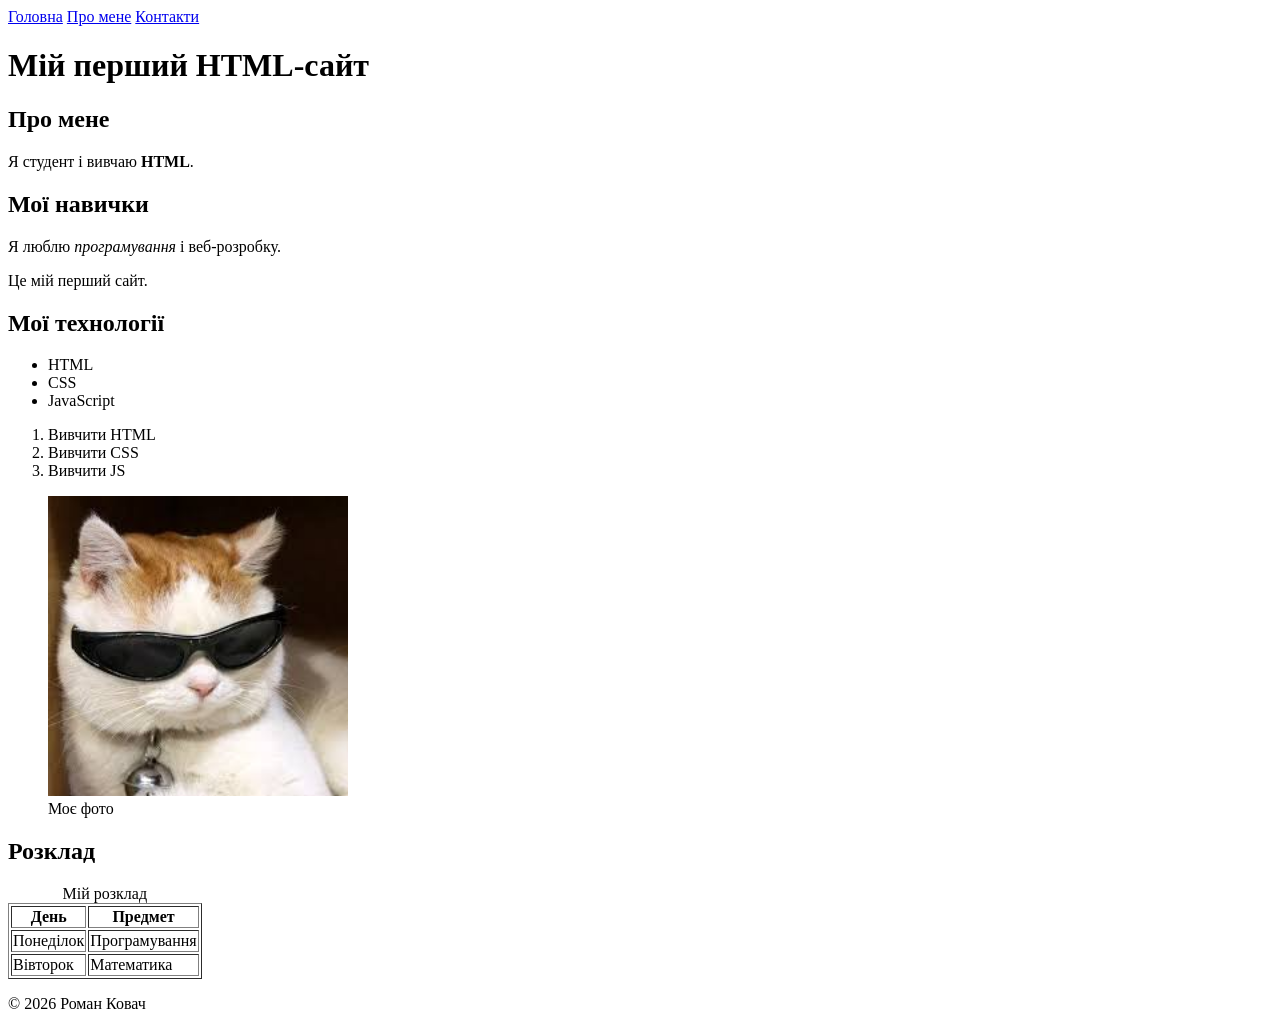
==== index.html @ c15546d9 "first commit" ====
<!DOCTYPE html>
<html lang="uk">
<head>
    <meta charset="UTF-8">
    <meta name="viewport" content="width=device-width, initial-scale=1.0">
    <meta name="description" content="Мій перший HTML сайт про мене та навчання">
    <title>Мій перший HTML-сайт</title>
</head>
<body>

<header>
    <nav>
        <a href="index.html">Головна</a>
        <a href="pages/about.html">Про мене</a>
        <a href="pages/contact.html">Контакти</a>
    </nav>
</header>

<main>
    <h1>Мій перший HTML-сайт</h1>

    <h2>Про мене</h2>
    <p>Я студент і вивчаю <strong>HTML</strong>.</p>

    <h2>Мої навички</h2>
    <p>Я люблю <em>програмування</em> і веб-розробку.</p>

    <p>Це мій перший сайт.</p>

    <!-- список -->
    <h2>Мої технології</h2>
    <ul>
        <li>HTML</li>
        <li>CSS</li>
        <li>JavaScript</li>
    </ul>

    <ol>
        <li>Вивчити HTML</li>
        <li>Вивчити CSS</li>
        <li>Вивчити JS</li>
    </ol>

    <!-- картинка -->
    <figure>
        <img src="assets/img/photo.jpg" alt="Моє фото" width="300">
        <figcaption>Моє фото</figcaption>
    </figure>

    <!-- таблиця -->
    <h2>Розклад</h2>
    <table border="1">
        <caption>Мій розклад</caption>
        <thead>
            <tr>
                <th>День</th>
                <th>Предмет</th>
            </tr>
        </thead>
        <tbody>
            <tr>
                <td>Понеділок</td>
                <td>Програмування</td>
            </tr>
            <tr>
                <td>Вівторок</td>
                <td>Математика</td>
            </tr>
        </tbody>
    </table>

</main>

<footer>
    <p>© 2026 Роман Ковач</p>
</footer>

</body>
</html>
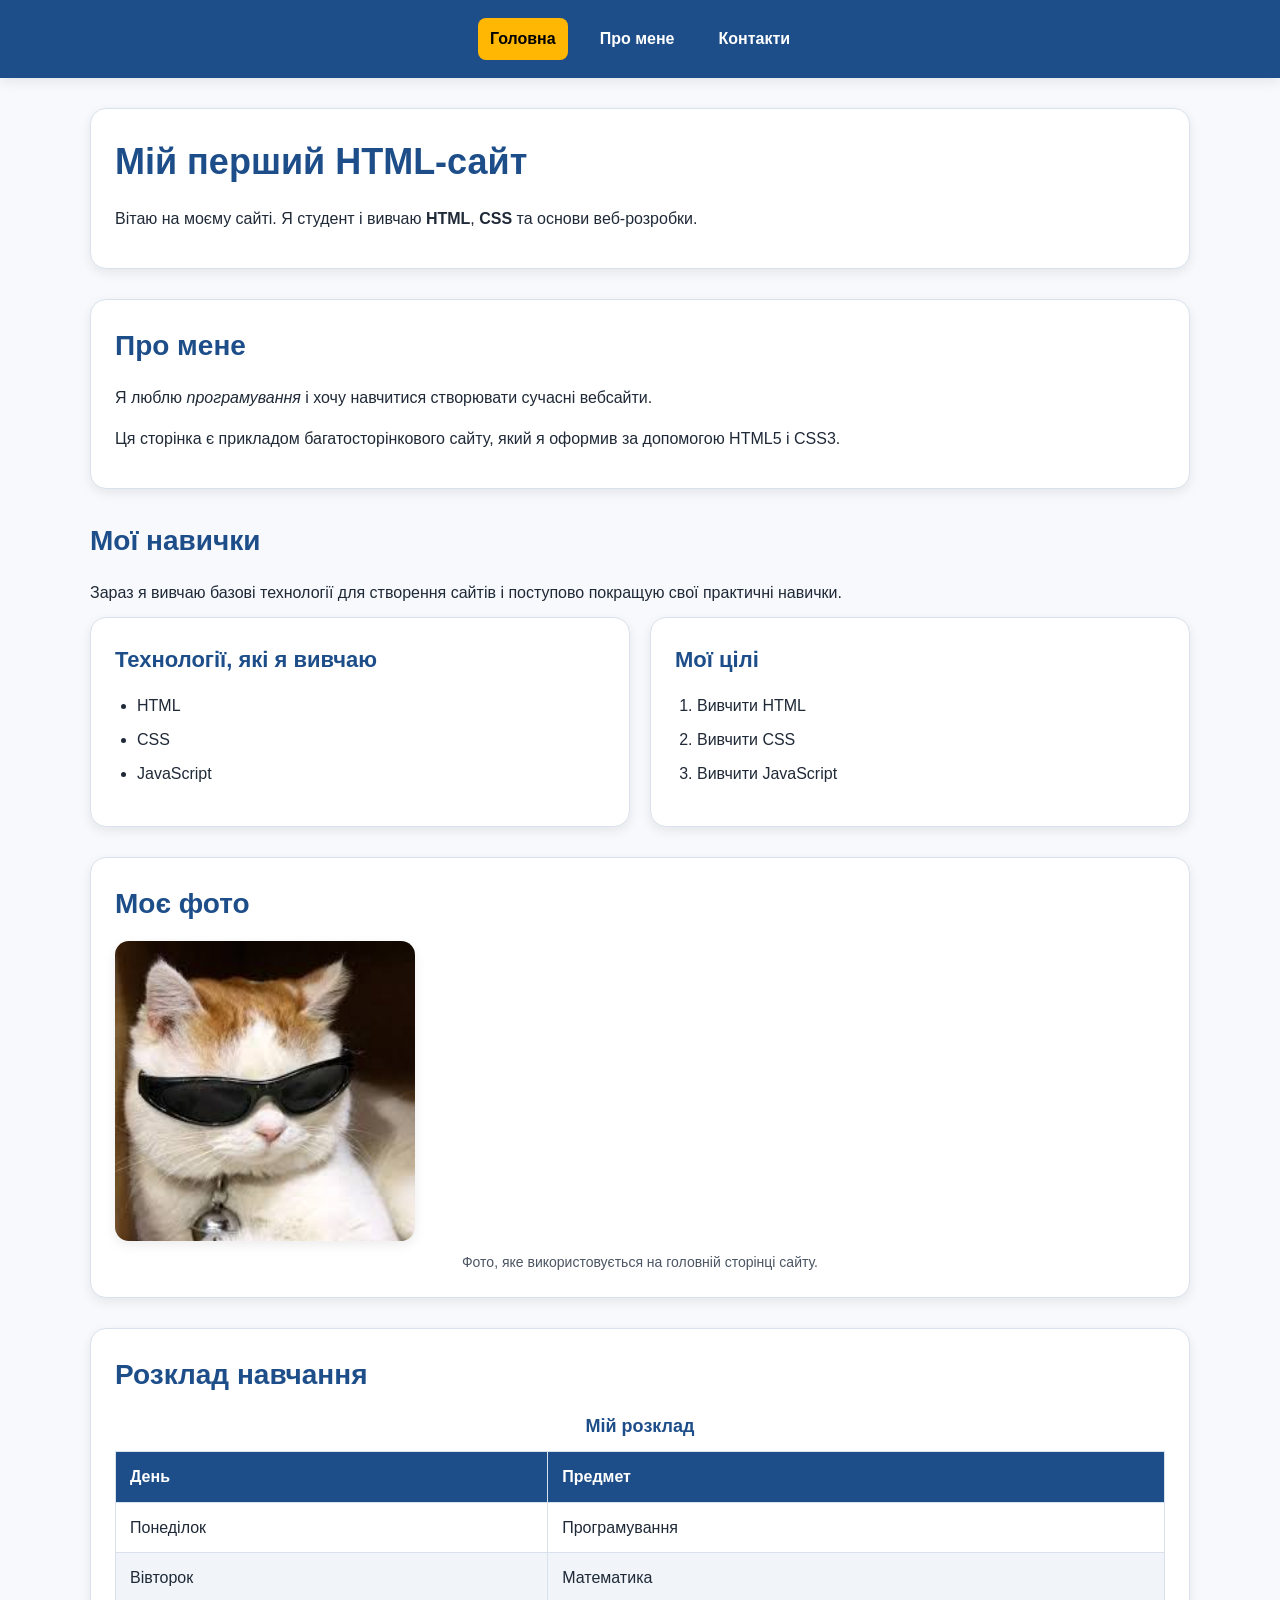
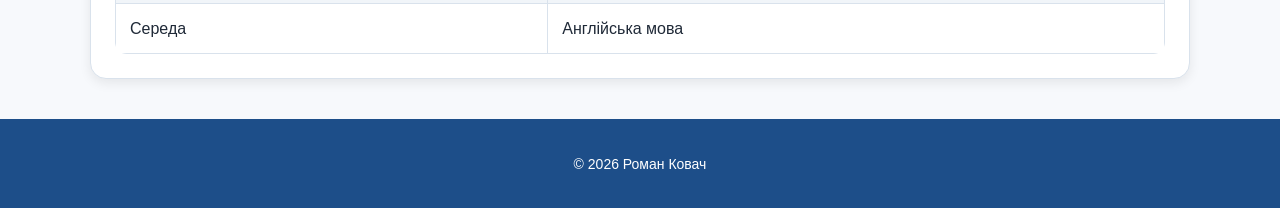
==== commit 30b6b856: "finish css practice" ====
--- a/index.html
+++ b/index.html
@@ -5,74 +5,102 @@
     <meta name="viewport" content="width=device-width, initial-scale=1.0">
     <meta name="description" content="Мій перший HTML сайт про мене та навчання">
     <title>Мій перший HTML-сайт</title>
+    <link rel="stylesheet" href="./styles/style.css">
+    <link rel="stylesheet" href="./styles/responsive.css">
 </head>
 <body>
 
-<header>
-    <nav>
-        <a href="index.html">Головна</a>
-        <a href="pages/about.html">Про мене</a>
-        <a href="pages/contact.html">Контакти</a>
-    </nav>
+<header class="site-header">
+    <div class="container">
+        <nav>
+            <ul class="nav-list">
+                <li><a href="index.html" class="active">Головна</a></li>
+                <li><a href="pages/about.html">Про мене</a></li>
+                <li><a href="pages/contact.html">Контакти</a></li>
+            </ul>
+        </nav>
+    </div>
 </header>
 
-<main>
-    <h1>Мій перший HTML-сайт</h1>
+<main class="container">
+    <section class="section card">
+        <h1>Мій перший HTML-сайт</h1>
+        <p>Вітаю на моєму сайті. Я студент і вивчаю <strong>HTML</strong>, <strong>CSS</strong> та основи веб-розробки.</p>
+    </section>
 
-    <h2>Про мене</h2>
-    <p>Я студент і вивчаю <strong>HTML</strong>.</p>
+    <section class="section card">
+        <h2>Про мене</h2>
+        <p>Я люблю <em>програмування</em> і хочу навчитися створювати сучасні вебсайти.</p>
+        <p>Ця сторінка є прикладом багатосторінкового сайту, який я оформив за допомогою HTML5 і CSS3.</p>
+    </section>
 
-    <h2>Мої навички</h2>
-    <p>Я люблю <em>програмування</em> і веб-розробку.</p>
+    <section class="section">
+        <h2>Мої навички</h2>
+        <p>Зараз я вивчаю базові технології для створення сайтів і поступово покращую свої практичні навички.</p>
 
-    <p>Це мій перший сайт.</p>
+        <div class="two-column">
+            <div class="card">
+                <h3>Технології, які я вивчаю</h3>
+                <ul>
+                    <li>HTML</li>
+                    <li>CSS</li>
+                    <li>JavaScript</li>
+                </ul>
+            </div>
 
-    <!-- список -->
-    <h2>Мої технології</h2>
-    <ul>
-        <li>HTML</li>
-        <li>CSS</li>
-        <li>JavaScript</li>
-    </ul>
+            <div class="card">
+                <h3>Мої цілі</h3>
+                <ol>
+                    <li>Вивчити HTML</li>
+                    <li>Вивчити CSS</li>
+                    <li>Вивчити JavaScript</li>
+                </ol>
+            </div>
+        </div>
+    </section>
 
-    <ol>
-        <li>Вивчити HTML</li>
-        <li>Вивчити CSS</li>
-        <li>Вивчити JS</li>
-    </ol>
+    <section class="section card">
+        <h2>Моє фото</h2>
+        <figure>
+            <img src="assets/img/photo.jpg" alt="Моє фото" width="300" height="300">
+            <figcaption>Фото, яке використовується на головній сторінці сайту.</figcaption>
+        </figure>
+    </section>
 
-    <!-- картинка -->
-    <figure>
-        <img src="assets/img/photo.jpg" alt="Моє фото" width="300">
-        <figcaption>Моє фото</figcaption>
-    </figure>
-
-    <!-- таблиця -->
-    <h2>Розклад</h2>
-    <table border="1">
-        <caption>Мій розклад</caption>
-        <thead>
-            <tr>
-                <th>День</th>
-                <th>Предмет</th>
-            </tr>
-        </thead>
-        <tbody>
-            <tr>
-                <td>Понеділок</td>
-                <td>Програмування</td>
-            </tr>
-            <tr>
-                <td>Вівторок</td>
-                <td>Математика</td>
-            </tr>
-        </tbody>
-    </table>
-
+    <section class="section card">
+        <h2>Розклад навчання</h2>
+        <div class="table-wrapper">
+            <table>
+                <caption>Мій розклад</caption>
+                <thead>
+                    <tr>
+                        <th>День</th>
+                        <th>Предмет</th>
+                    </tr>
+                </thead>
+                <tbody>
+                    <tr>
+                        <td>Понеділок</td>
+                        <td>Програмування</td>
+                    </tr>
+                    <tr>
+                        <td>Вівторок</td>
+                        <td>Математика</td>
+                    </tr>
+                    <tr>
+                        <td>Середа</td>
+                        <td>Англійська мова</td>
+                    </tr>
+                </tbody>
+            </table>
+        </div>
+    </section>
 </main>
 
-<footer>
-    <p>© 2026 Роман Ковач</p>
+<footer class="site-footer">
+    <div class="container">
+        <p>© 2026 Роман Ковач</p>
+    </div>
 </footer>
 
 </body>
--- a/styles/style.css
+++ b/styles/style.css
@@ -0,0 +1,286 @@
+/* ===== 1. БАЗОВІ ЗМІННІ ТА ГЛОБАЛЬНІ СТИЛІ ===== */
+:root {
+    --color-primary: #1d4e89;
+    --color-accent: #ffb703;
+    --color-bg: #f7f9fc;
+    --color-surface: #ffffff;
+    --color-text: #1f2937;
+    --color-border: #d9e2ec;
+    --shadow: 0 4px 12px rgba(0, 0, 0, 0.08);
+}
+
+*,
+*::before,
+*::after {
+    box-sizing: border-box;
+}
+
+body {
+    margin: 0;
+    font-family: Arial, sans-serif;
+    line-height: 1.6;
+    background-color: var(--color-bg);
+    color: var(--color-text);
+}
+
+.container {
+    width: min(1100px, calc(100% - 32px));
+    margin: 0 auto;
+}
+
+/* ===== 2. HEADER, NAV, FOOTER ===== */
+.site-header {
+    background-color: var(--color-primary);
+    padding: 18px 0;
+    box-shadow: var(--shadow);
+}
+
+.nav-list {
+    list-style: none;
+    display: flex;
+    flex-direction: row;
+    justify-content: center;
+    align-items: center;
+    gap: 20px;
+    margin: 0;
+    padding: 0;
+}
+
+.nav-list li {
+    margin: 0;
+    padding: 0;
+}
+
+.nav-list a {
+    display: inline-block;
+    color: #ffffff;
+    text-decoration: none;
+    font-weight: bold;
+    padding: 8px 12px;
+    border-radius: 8px;
+    transition: 0.3s;
+}
+
+.nav-list a:hover {
+    background-color: rgba(255, 255, 255, 0.15);
+    color: var(--color-accent);
+}
+
+.nav-list a.active {
+    background-color: var(--color-accent);
+    color: #000000;
+}
+
+.site-footer {
+    margin-top: 40px;
+    padding: 20px 0;
+    background-color: var(--color-primary);
+    color: #ffffff;
+    text-align: center;
+    font-size: 14px;
+}
+
+/* ===== 3. ОСНОВНІ БЛОКИ ТА ТЕКСТ ===== */
+.section {
+    margin: 30px 0;
+}
+
+.card {
+    background-color: var(--color-surface);
+    padding: 24px;
+    border: 1px solid var(--color-border);
+    border-radius: 16px;
+    box-shadow: var(--shadow);
+}
+
+h1,
+h2,
+h3 {
+    margin-top: 0;
+    color: var(--color-primary);
+}
+
+h1 {
+    font-size: 36px;
+    margin-bottom: 16px;
+}
+
+h2 {
+    font-size: 28px;
+    margin-bottom: 14px;
+}
+
+h3 {
+    font-size: 22px;
+    margin-bottom: 12px;
+}
+
+p {
+    margin-bottom: 12px;
+}
+
+ul,
+ol {
+    padding-left: 22px;
+}
+
+li {
+    margin-bottom: 8px;
+}
+
+/* ===== 4. FLEXBOX БЛОКИ ===== */
+.two-column {
+    display: flex;
+    gap: 20px;
+    align-items: stretch;
+}
+
+.two-column > * {
+    flex: 1;
+}
+
+/* ===== 5. ЗОБРАЖЕННЯ ТА FIGURE ===== */
+figure {
+    margin: 0;
+}
+
+img {
+    display: block;
+    max-width: 100%;
+    height: auto;
+    border-radius: 14px;
+    box-shadow: var(--shadow);
+}
+
+figcaption {
+    margin-top: 10px;
+    font-size: 14px;
+    color: #4b5563;
+    text-align: center;
+}
+
+/* ===== 6. ТАБЛИЦЯ ===== */
+.table-wrapper {
+    overflow-x: auto;
+}
+
+table {
+    width: 100%;
+    border-collapse: collapse;
+    background-color: var(--color-surface);
+    border-radius: 12px;
+    overflow: hidden;
+}
+
+caption {
+    margin-bottom: 10px;
+    font-weight: bold;
+    font-size: 18px;
+    color: var(--color-primary);
+}
+
+th,
+td {
+    padding: 12px 14px;
+    border: 1px solid var(--color-border);
+    text-align: left;
+}
+
+th {
+    background-color: var(--color-primary);
+    color: #ffffff;
+}
+
+tbody tr:nth-child(even) {
+    background-color: #f1f5f9;
+}
+
+/* ===== 7. ВІДЕО ТА АУДІО ===== */
+video {
+    width: 100%;
+    max-width: 100%;
+    border-radius: 12px;
+    box-shadow: var(--shadow);
+}
+
+audio {
+    width: 100%;
+    margin-top: 10px;
+}
+
+/* ===== 8. ФОРМА ===== */
+.contact-form {
+    margin-top: 20px;
+}
+
+.form-group {
+    margin-bottom: 18px;
+}
+
+label {
+    display: inline-block;
+    margin-bottom: 8px;
+    font-weight: bold;
+}
+
+input,
+select,
+textarea {
+    width: 100%;
+    padding: 12px 14px;
+    border: 1px solid var(--color-border);
+    border-radius: 10px;
+    background-color: #ffffff;
+    font-size: 16px;
+}
+
+input:focus,
+select:focus,
+textarea:focus {
+    outline: none;
+    border-color: var(--color-primary);
+    box-shadow: 0 0 0 3px rgba(29, 78, 137, 0.15);
+}
+
+fieldset {
+    border: 1px solid var(--color-border);
+    border-radius: 12px;
+    padding: 14px;
+    margin-bottom: 18px;
+    background-color: #ffffff;
+}
+
+legend {
+    padding: 0 8px;
+    font-weight: bold;
+    color: var(--color-primary);
+}
+
+fieldset label {
+    display: inline-flex;
+    align-items: center;
+    gap: 8px;
+    margin-right: 16px;
+    font-weight: normal;
+}
+
+input[type="radio"],
+input[type="checkbox"] {
+    width: auto;
+}
+
+button {
+    padding: 12px 18px;
+    border: none;
+    border-radius: 10px;
+    background-color: var(--color-primary);
+    color: #ffffff;
+    font-size: 16px;
+    cursor: pointer;
+    transition: 0.3s;
+}
+
+button:hover {
+    opacity: 0.92;
+    background-color: #163b68;
+}
--- a/styles/responsive.css
+++ b/styles/responsive.css
@@ -0,0 +1,31 @@
+@media (max-width: 768px) {
+    .nav-list {
+        flex-direction: column;
+        gap: 10px;
+    }
+
+    .two-column {
+        flex-direction: column;
+    }
+
+    h1 {
+        font-size: 28px;
+    }
+
+    h2 {
+        font-size: 24px;
+    }
+
+    .container {
+        width: min(100% - 20px, 1100px);
+    }
+
+    .card {
+        padding: 18px;
+    }
+
+    th,
+    td {
+        padding: 10px;
+    }
+}
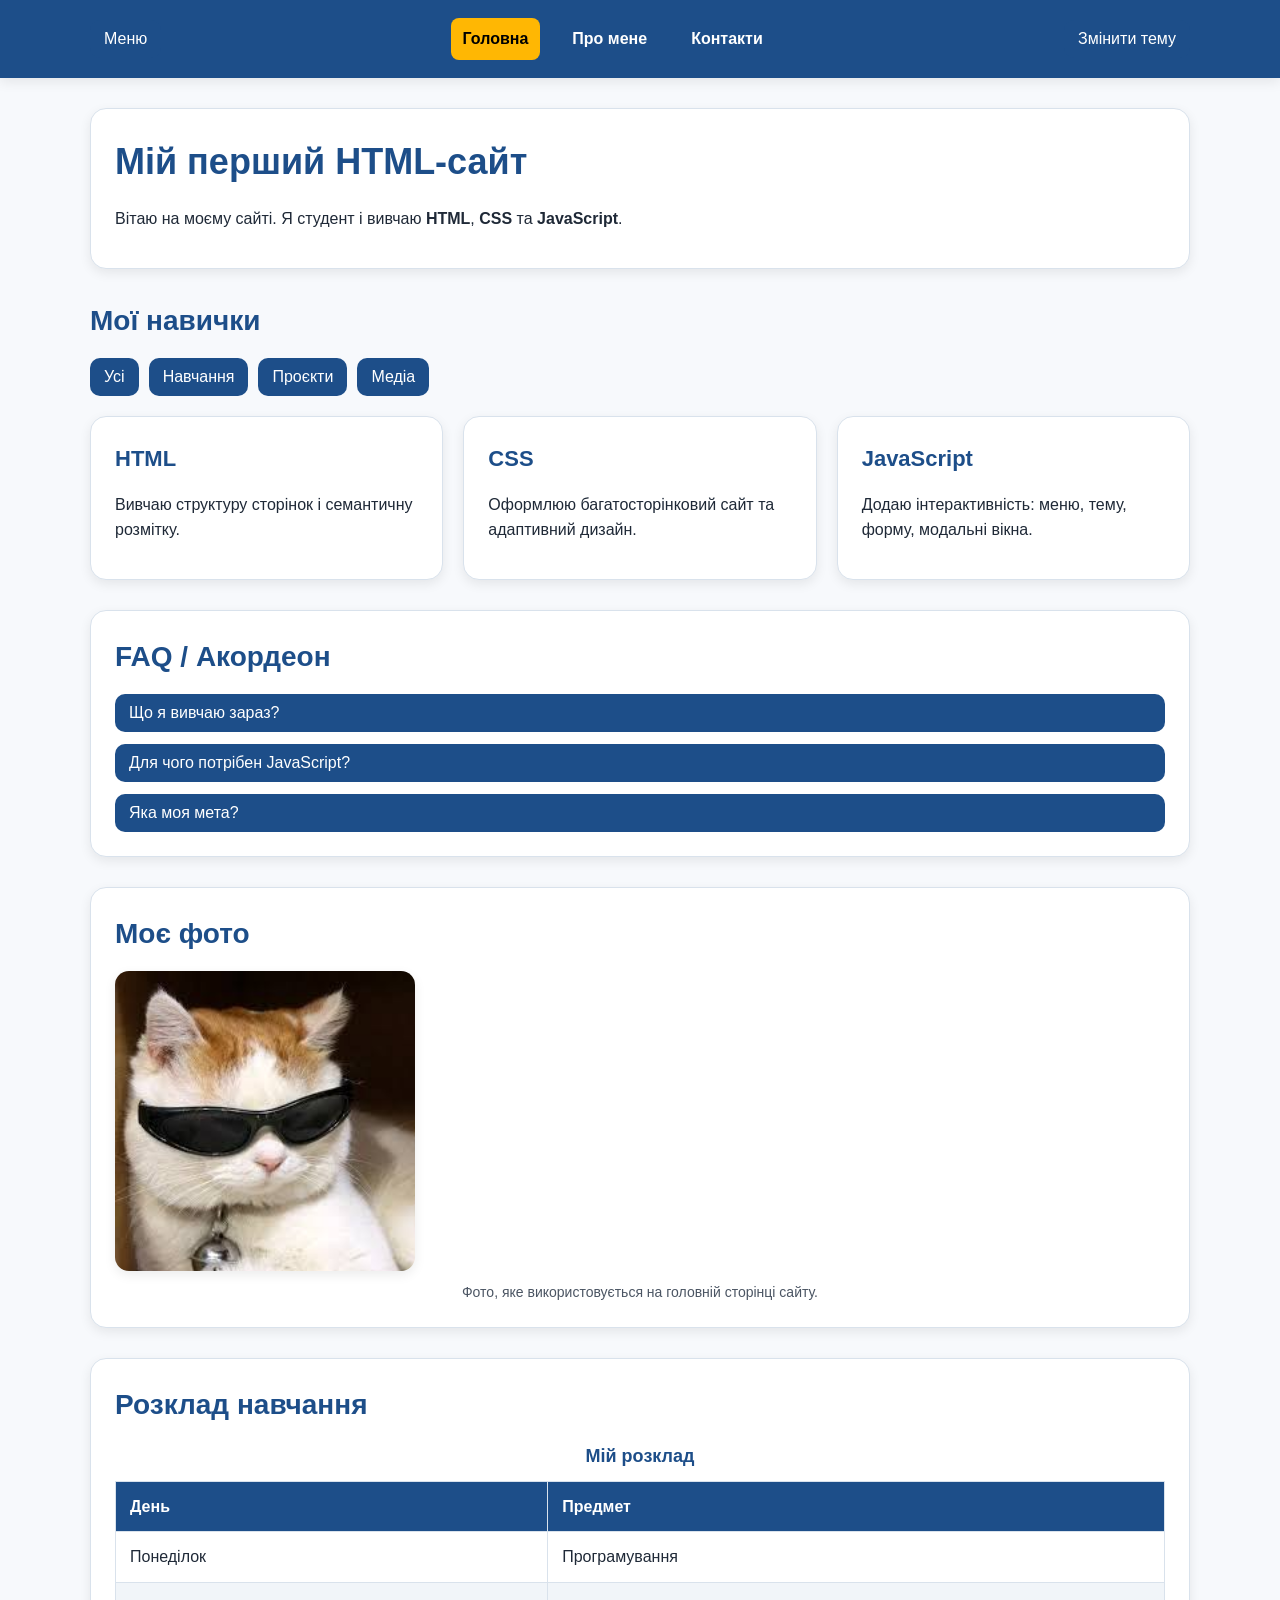
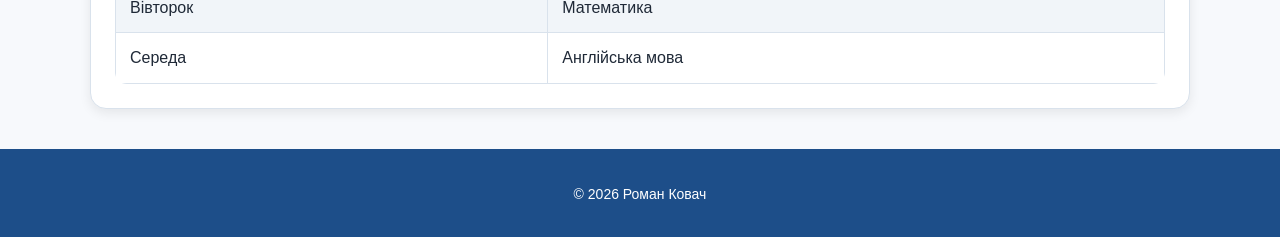
==== commit 98e31733: "add javascript interactivity" ====
--- a/index.html
+++ b/index.html
@@ -7,54 +7,85 @@
     <title>Мій перший HTML-сайт</title>
     <link rel="stylesheet" href="./styles/style.css">
     <link rel="stylesheet" href="./styles/responsive.css">
+    <script src="./js/main.js" defer></script>
 </head>
 <body>
 
 <header class="site-header">
-    <div class="container">
-        <nav>
+    <div class="container header-row">
+        <button class="menu-toggle" type="button" aria-expanded="false" aria-controls="site-nav">
+            Меню
+        </button>
+
+        <nav id="site-nav" class="site-nav">
             <ul class="nav-list">
-                <li><a href="index.html" class="active">Головна</a></li>
+                <li><a href="index.html">Головна</a></li>
                 <li><a href="pages/about.html">Про мене</a></li>
                 <li><a href="pages/contact.html">Контакти</a></li>
             </ul>
         </nav>
+
+        <button class="theme-toggle" type="button">Змінити тему</button>
     </div>
 </header>
 
 <main class="container">
     <section class="section card">
         <h1>Мій перший HTML-сайт</h1>
-        <p>Вітаю на моєму сайті. Я студент і вивчаю <strong>HTML</strong>, <strong>CSS</strong> та основи веб-розробки.</p>
-    </section>
-
-    <section class="section card">
-        <h2>Про мене</h2>
-        <p>Я люблю <em>програмування</em> і хочу навчитися створювати сучасні вебсайти.</p>
-        <p>Ця сторінка є прикладом багатосторінкового сайту, який я оформив за допомогою HTML5 і CSS3.</p>
+        <p>Вітаю на моєму сайті. Я студент і вивчаю <strong>HTML</strong>, <strong>CSS</strong> та <strong>JavaScript</strong>.</p>
     </section>
 
     <section class="section">
         <h2>Мої навички</h2>
-        <p>Зараз я вивчаю базові технології для створення сайтів і поступово покращую свої практичні навички.</p>
 
-        <div class="two-column">
-            <div class="card">
-                <h3>Технології, які я вивчаю</h3>
-                <ul>
-                    <li>HTML</li>
-                    <li>CSS</li>
-                    <li>JavaScript</li>
-                </ul>
+        <div class="filter-buttons">
+            <button type="button" class="filter-btn" data-filter="all">Усі</button>
+            <button type="button" class="filter-btn" data-filter="study">Навчання</button>
+            <button type="button" class="filter-btn" data-filter="projects">Проєкти</button>
+            <button type="button" class="filter-btn" data-filter="media">Медіа</button>
+        </div>
+
+        <div class="two-column cards-grid">
+            <div class="card service-card" data-category="study">
+                <h3>HTML</h3>
+                <p>Вивчаю структуру сторінок і семантичну розмітку.</p>
             </div>
 
-            <div class="card">
-                <h3>Мої цілі</h3>
-                <ol>
-                    <li>Вивчити HTML</li>
-                    <li>Вивчити CSS</li>
-                    <li>Вивчити JavaScript</li>
-                </ol>
+            <div class="card service-card" data-category="projects">
+                <h3>CSS</h3>
+                <p>Оформлюю багатосторінковий сайт та адаптивний дизайн.</p>
+            </div>
+
+            <div class="card service-card" data-category="media">
+                <h3>JavaScript</h3>
+                <p>Додаю інтерактивність: меню, тему, форму, модальні вікна.</p>
+            </div>
+        </div>
+    </section>
+
+    <section class="section card">
+        <h2>FAQ / Акордеон</h2>
+
+        <div class="accordion">
+            <div class="accordion-item">
+                <button class="accordion-trigger" type="button">Що я вивчаю зараз?</button>
+                <div class="accordion-content" hidden>
+                    <p>Зараз я вивчаю HTML, CSS і JavaScript для створення сучасних сайтів.</p>
+                </div>
+            </div>
+
+            <div class="accordion-item">
+                <button class="accordion-trigger" type="button">Для чого потрібен JavaScript?</button>
+                <div class="accordion-content" hidden>
+                    <p>JavaScript додає інтерактивність: кнопки, форми, меню, модальні вікна та іншу логіку.</p>
+                </div>
+            </div>
+
+            <div class="accordion-item">
+                <button class="accordion-trigger" type="button">Яка моя мета?</button>
+                <div class="accordion-content" hidden>
+                    <p>Навчитися створювати повноцінні вебсайти та фронтенд-проєкти.</p>
+                </div>
             </div>
         </div>
     </section>
@@ -62,7 +93,7 @@
     <section class="section card">
         <h2>Моє фото</h2>
         <figure>
-            <img src="assets/img/photo.jpg" alt="Моє фото" width="300" height="300">
+            <img src="assets/img/photo.jpg" alt="Моє фото" width="300" height="300" class="modal-image-trigger">
             <figcaption>Фото, яке використовується на головній сторінці сайту.</figcaption>
         </figure>
     </section>
@@ -99,9 +130,19 @@
 
 <footer class="site-footer">
     <div class="container">
-        <p>© 2026 Роман Ковач</p>
+        <p>© <span id="current-year"></span> Роман Ковач</p>
     </div>
 </footer>
 
+<button class="back-to-top" type="button" hidden>Вгору</button>
+
+<div class="modal" id="image-modal" hidden>
+    <div class="modal-overlay"></div>
+    <div class="modal-content">
+        <button class="modal-close" type="button">Закрити</button>
+        <img src="" alt="Збільшене зображення" class="modal-image">
+    </div>
+</div>
+
 </body>
 </html>
--- a/styles/style.css
+++ b/styles/style.css
@@ -284,3 +284,166 @@
     opacity: 0.92;
     background-color: #163b68;
 }
+
+/* ===== JS UI ===== */
+.header-row {
+    display: flex;
+    justify-content: space-between;
+    align-items: center;
+    gap: 16px;
+}
+
+.menu-toggle,
+.theme-toggle,
+.back-to-top,
+.clear-draft-btn,
+.filter-btn,
+.accordion-trigger,
+.modal-close {
+    padding: 10px 14px;
+    border: none;
+    border-radius: 10px;
+    background-color: var(--color-primary);
+    color: #ffffff;
+    cursor: pointer;
+}
+
+.site-nav {
+    flex: 1;
+}
+
+.filter-buttons {
+    display: flex;
+    gap: 10px;
+    margin-bottom: 20px;
+    flex-wrap: wrap;
+}
+
+.accordion-item + .accordion-item {
+    margin-top: 12px;
+}
+
+.accordion-trigger {
+    width: 100%;
+    text-align: left;
+}
+
+.accordion-content {
+    padding: 14px;
+    border: 1px solid var(--color-border);
+    border-top: none;
+    background: #ffffff;
+    border-radius: 0 0 10px 10px;
+}
+
+.back-to-top {
+    position: fixed;
+    right: 20px;
+    bottom: 20px;
+    z-index: 1000;
+}
+
+.modal[hidden] {
+    display: none;
+}
+
+.modal {
+    position: fixed;
+    inset: 0;
+    z-index: 2000;
+}
+
+.modal-overlay {
+    position: absolute;
+    inset: 0;
+    background: rgba(0, 0, 0, 0.7);
+}
+
+.modal-content {
+    position: relative;
+    z-index: 2;
+    width: min(90%, 600px);
+    margin: 60px auto;
+    background: #ffffff;
+    padding: 20px;
+    border-radius: 16px;
+}
+
+.modal-image {
+    width: 100%;
+    height: auto;
+    border-radius: 12px;
+}
+
+.error-message {
+    display: block;
+    margin-top: 6px;
+    color: #c62828;
+    font-size: 14px;
+}
+
+.char-counter {
+    margin-top: 8px;
+    font-size: 14px;
+    color: #4b5563;
+}
+
+.form-actions {
+    display: flex;
+    gap: 10px;
+    flex-wrap: wrap;
+}
+
+.form-result {
+    margin-top: 20px;
+    padding: 16px;
+    border: 1px solid var(--color-border);
+    border-radius: 12px;
+    background: #ffffff;
+}
+
+.theme-dark {
+    background-color: #111827;
+    color: #f9fafb;
+}
+
+.theme-dark .card,
+.theme-dark .form-result,
+.theme-dark .accordion-content,
+.theme-dark .modal-content,
+.theme-dark table,
+.theme-dark fieldset,
+.theme-dark input,
+.theme-dark select,
+.theme-dark textarea {
+    background-color: #1f2937;
+    color: #f9fafb;
+    border-color: #374151;
+}
+
+.theme-dark h1,
+.theme-dark h2,
+.theme-dark h3,
+.theme-dark legend,
+.theme-dark caption {
+    color: #fbbf24;
+}
+
+.theme-dark .site-footer,
+.theme-dark .site-header {
+    background-color: #0f172a;
+}
+
+.theme-dark tbody tr:nth-child(even) {
+    background-color: #374151;
+}
+
+.theme-dark tbody tr:nth-child(odd) {
+    background-color: #1f2937;
+}
+
+.theme-dark th,
+.theme-dark td {
+    color: #f9fafb;
+    border-color: #4b5563;
+}
--- a/styles/responsive.css
+++ b/styles/responsive.css
@@ -28,4 +28,27 @@
     td {
         padding: 10px;
     }
+
+     .header-row {
+        flex-wrap: wrap;
+    }
+
+    .menu-toggle {
+        display: inline-block;
+    }
+
+    .site-nav {
+        width: 100%;
+    }
+
+    .site-nav.is-open .nav-list {
+        display: flex;
+    }
+
+    .site-nav .nav-list {
+        display: none;
+        flex-direction: column;
+        gap: 10px;
+        margin-top: 10px;
+    }
 }
